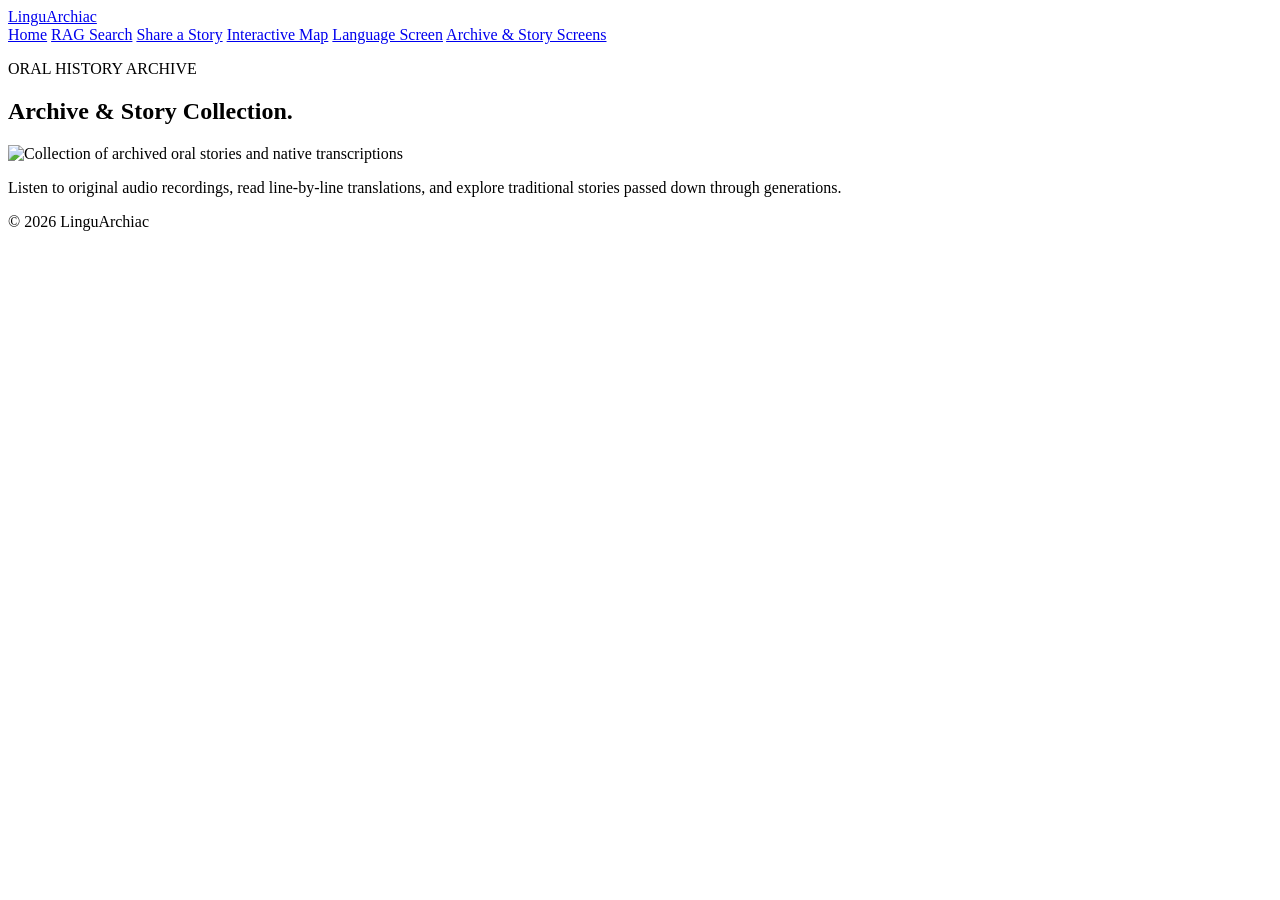
==== archive.html @ 11f7cbf4 "Create archive.html" ====
<!DOCTYPE html>
<html lang="en">
<head>
    <meta charset="UTF-8">
    <meta name="viewport" content="width=device-width, initial-scale=1.0">
    <title>Archive & Story Screens | LinguArchiac</title>
    <link rel="stylesheet" href="style.css">
</head>
<body>

    <nav class="navbar">
        <a href="index.html" class="nav-logo">LinguArchiac</a>
        <div class="nav-links">
            <a href="index.html">Home</a>
            <a href="search.html">RAG Search</a>
            <a href="share.html">Share a Story</a>
            <a href="map.html">Interactive Map</a>
            <a href="language.html">Language Screen</a>
            <a href="archive.html">Archive & Story Screens</a>
        </div>
    </nav>

    <main>
        <section class="simple-page">
            <p class="eyebrow">ORAL HISTORY ARCHIVE</p>
            <h1>Archive & Story Collection.</h1>

            <div class="large-image">
                <img src="images/archive_screen.png" alt="Collection of archived oral stories and native transcriptions">
            </div>
            
            <p>
                Listen to original audio recordings, read line-by-line translations, and explore traditional stories passed down through generations.
            </p>
        </section>
    </main>

    <footer>
        <p>© 2026 LinguArchiac</p>
    </footer>

</body>
</html>
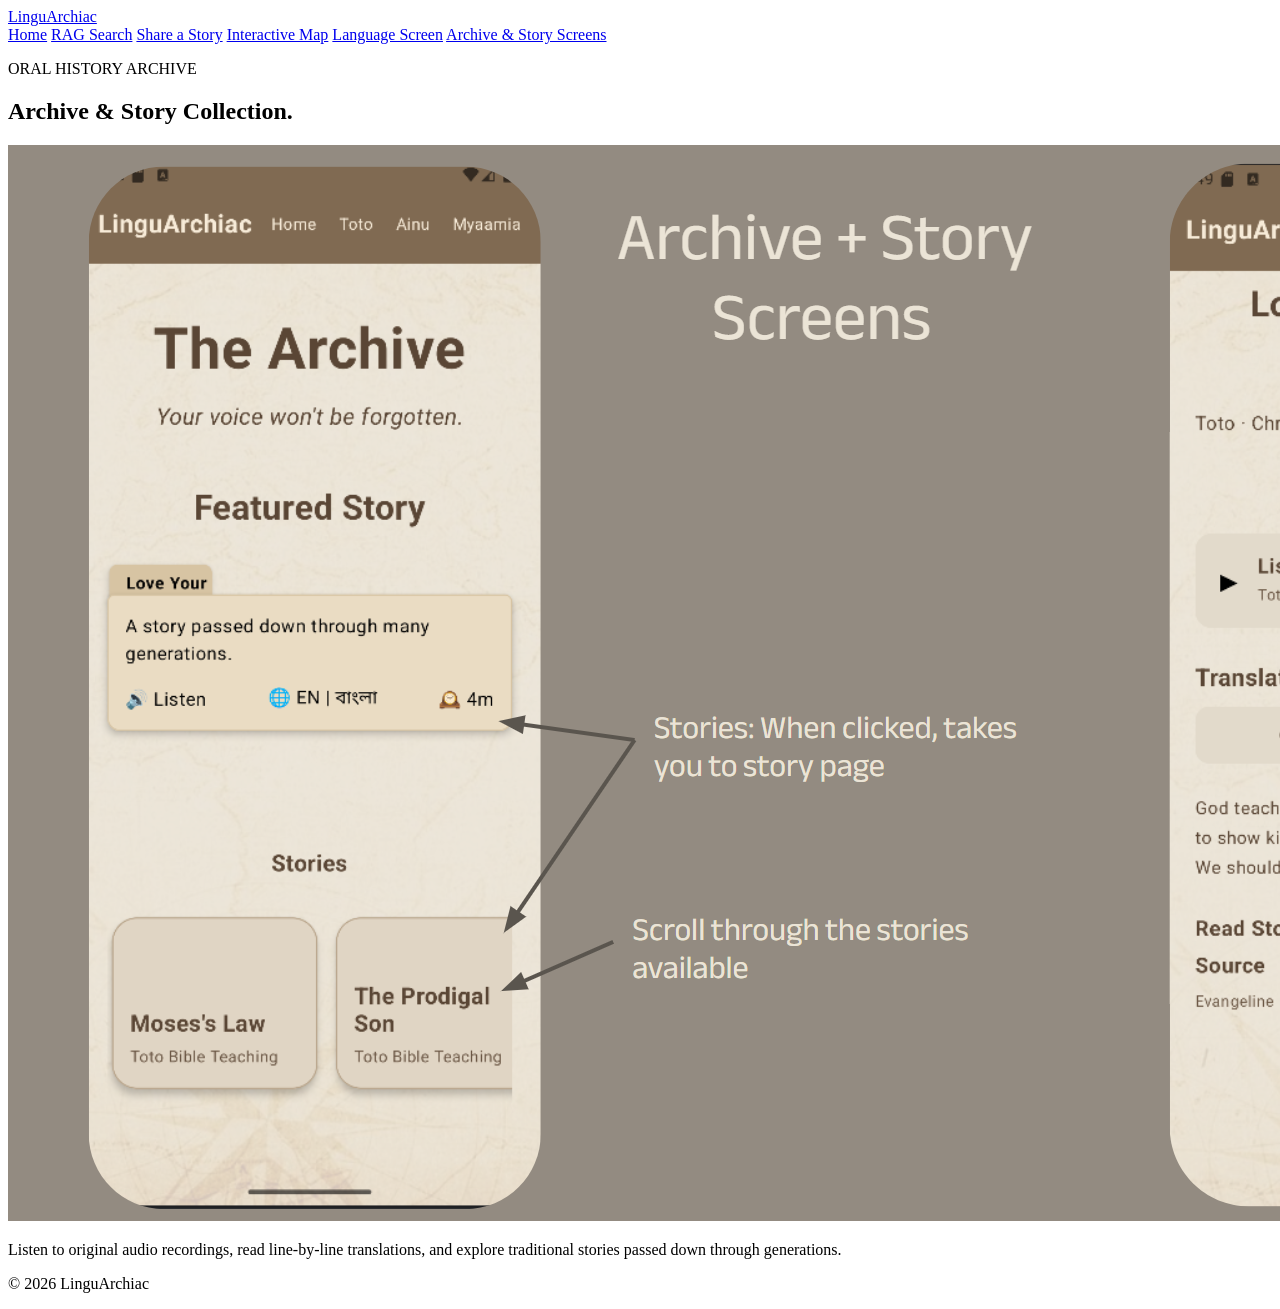
==== commit 865c1cab: "Update archive.html" ====
--- a/archive.html
+++ b/archive.html
@@ -26,7 +26,7 @@
             <h1>Archive & Story Collection.</h1>
 
             <div class="large-image">
-                <img src="images/archive_screen.png" alt="Collection of archived oral stories and native transcriptions">
+                <img src="images/archive.png">
             </div>
             
             <p>
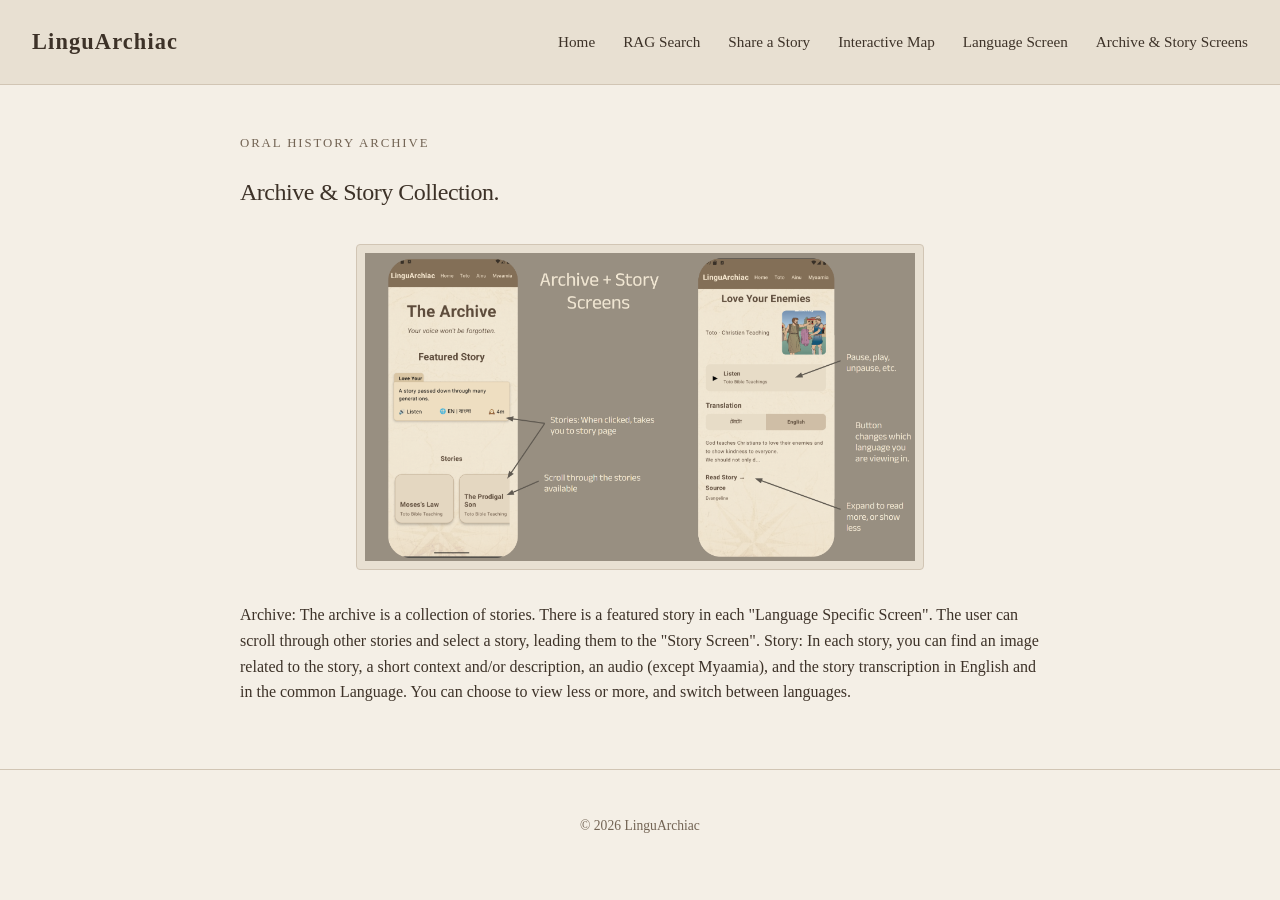
==== commit 15f36eac: "Revise archive and story descriptions in archive.html Updated the description of the archive and sto" ====
--- a/archive.html
+++ b/archive.html
@@ -30,7 +30,11 @@
             </div>
             
             <p>
-                Listen to original audio recordings, read line-by-line translations, and explore traditional stories passed down through generations.
+               Archive: The archive is a collection of stories. There is a featured story in each "Language Specific Screen". The user can scroll through other
+                stories and select a story, leading them to the "Story Screen".
+
+               Story: In each story, you can find an image related to the story, a short context and/or description, an audio (except Myaamia), and the story 
+                transcription in English and in the common Language. You can choose to view less or more, and switch between languages. 
             </p>
         </section>
     </main>
--- a/style.css
+++ b/style.css
@@ -0,0 +1,100 @@
+:root {
+    --bg-color: #f4efe6;       
+    --card-bg: #e8e0d2;        
+    --text-main: #3d3228;    
+    --text-muted: #736454;      
+    --accent: #8c4a32;        
+    --border-color: #d1c5b4; 
+}
+
+body {
+    background-color: var(--bg-color);
+    color: var(--text-main);
+    font-family: 'Georgia', 'Times New Roman', serif; 
+    margin: 0;
+    padding: 0;
+    line-height: 1.6;
+}
+
+.navbar {
+    display: flex;
+    justify-content: space-between;
+    align-items: center;
+    padding: 1.5rem 2rem;
+    background-color: var(--card-bg);
+    border-bottom: 1px solid var(--border-color);
+}
+
+.nav-logo {
+    font-size: 1.4rem;
+    font-weight: bold;
+    color: var(--text-main);
+    text-decoration: none;
+    letter-spacing: 0.05em;
+}
+
+.nav-links a {
+    color: var(--text-main);
+    text-decoration: none;
+    margin-left: 1.5rem;
+    font-size: 0.95rem;
+    transition: color 0.2s ease;
+}
+
+.nav-links a:hover {
+    color: var(--accent);
+}
+
+main {
+    max-width: 800px;
+    margin: 3rem auto;
+    padding: 0 1.5rem;
+}
+
+.simple-page, .hero, .intro, .mission {
+    margin-bottom: 3rem;
+}
+
+h1, h2 {
+    color: var(--text-main);
+    font-weight: normal;
+    letter-spacing: -0.02em;
+}
+
+.eyebrow {
+    color: var(--text-muted);
+    font-size: 0.8rem;
+    letter-spacing: 0.15em;
+    text-transform: uppercase;
+    margin-bottom: 0.5rem;
+}
+
+.large-image, .hero-image {
+    max-width: 550px;
+    margin: 2rem auto;
+    padding: 0.5rem;
+    background-color: var(--card-bg);
+    border: 1px solid var(--border-color);
+    border-radius: 4px;
+}
+
+.large-image img, .hero-image img {
+    width: 100%;
+    height: auto;
+    display: block;
+    filter: sepia(15%) contrast(95%);
+}
+
+footer {
+    text-align: center;
+    padding: 2rem;
+    font-size: 0.85rem;
+    color: var(--text-muted);
+    border-top: 1px solid var(--border-color);
+    margin-top: 4rem;
+}
+
+footer a {
+    color: var(--accent);
+    text-decoration: none;
+}
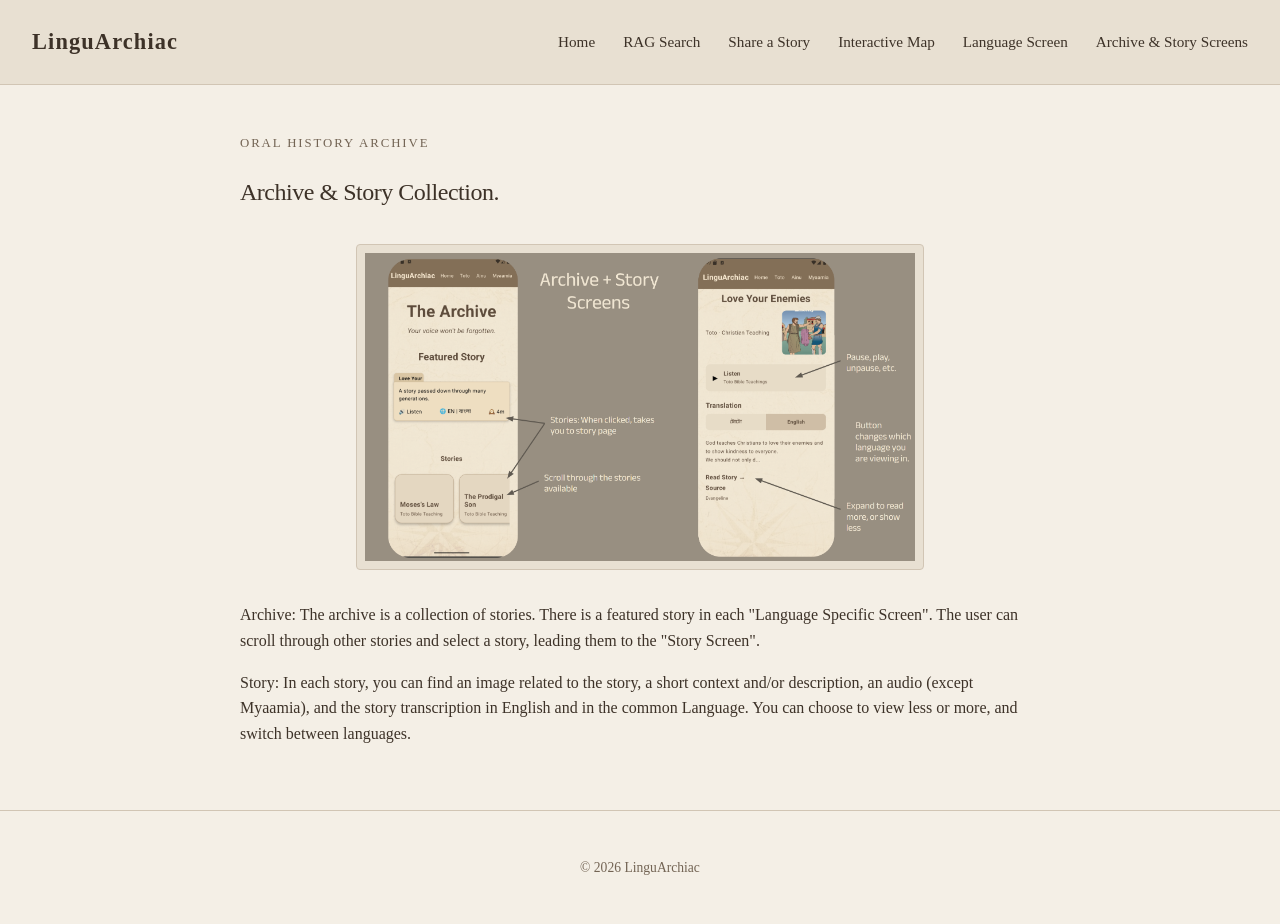
==== commit b64d7c42: "Fix duplicate story description in archive.html Removed duplicate story description in archive.html." ====
--- a/archive.html
+++ b/archive.html
@@ -33,7 +33,9 @@
                Archive: The archive is a collection of stories. There is a featured story in each "Language Specific Screen". The user can scroll through other
                 stories and select a story, leading them to the "Story Screen".
 
-               Story: In each story, you can find an image related to the story, a short context and/or description, an audio (except Myaamia), and the story 
+            </p>
+            <p>
+                  Story: In each story, you can find an image related to the story, a short context and/or description, an audio (except Myaamia), and the story 
                 transcription in English and in the common Language. You can choose to view less or more, and switch between languages. 
             </p>
         </section>
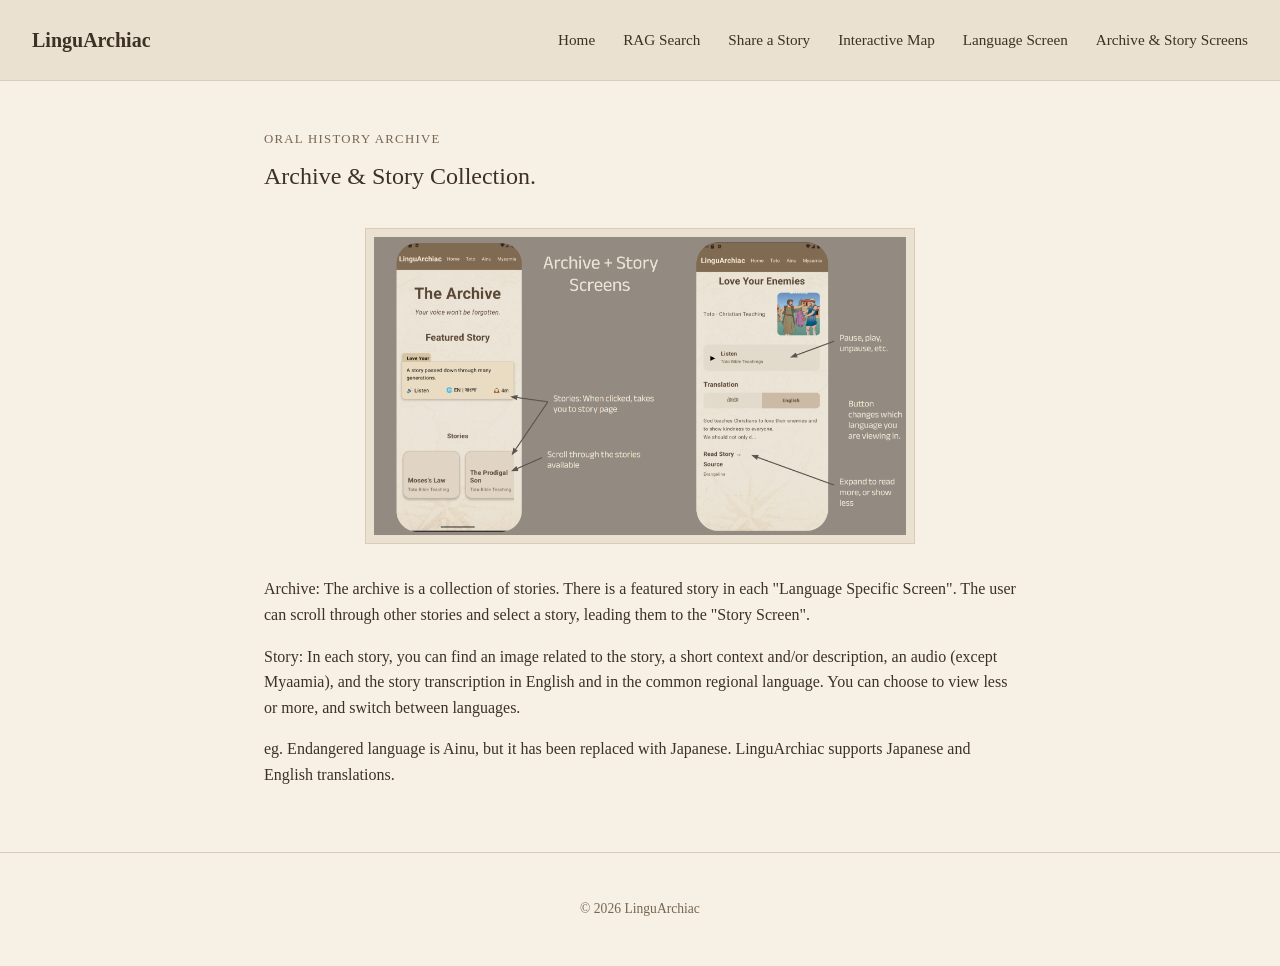
==== commit 8d461372: "Revise story transcription details and add language example Updated transcription description and ad" ====
--- a/archive.html
+++ b/archive.html
@@ -36,7 +36,10 @@
             </p>
             <p>
                   Story: In each story, you can find an image related to the story, a short context and/or description, an audio (except Myaamia), and the story 
-                transcription in English and in the common Language. You can choose to view less or more, and switch between languages. 
+                transcription in English and in the common regional language. You can choose to view less or more, and switch between languages. 
+            </p>
+            <p>
+                eg. Endangered language is Ainu, but it has been replaced with Japanese. LinguArchiac supports Japanese and English translations. 
             </p>
         </section>
     </main>
--- a/style.css
+++ b/style.css
@@ -1,16 +1,20 @@
 :root {
-    --bg-color: #f4efe6;       
-    --card-bg: #e8e0d2;        
-    --text-main: #3d3228;    
-    --text-muted: #736454;      
-    --accent: #8c4a32;        
-    --border-color: #d1c5b4; 
+    --bg-color: #f7f1e5;        
+    --card-bg: #eae1d0;        
+    --text-main: #3d3126;    
+    --text-muted: #786652;    
+    --accent: #934c31;        
+    --border-color: #d8cbba;
+}
+
+*, *::before, *::after {
+    box-sizing: border-box;
 }
 
 body {
     background-color: var(--bg-color);
     color: var(--text-main);
-    font-family: 'Georgia', 'Times New Roman', serif; 
+    font-family: 'Georgia', 'Times New Roman', serif;
     margin: 0;
     padding: 0;
     line-height: 1.6;
@@ -26,11 +30,10 @@
 }
 
 .nav-logo {
-    font-size: 1.4rem;
+    font-size: 1.25rem;
     font-weight: bold;
     color: var(--text-main);
     text-decoration: none;
-    letter-spacing: 0.05em;
 }
 
 .nav-links a {
@@ -38,7 +41,7 @@
     text-decoration: none;
     margin-left: 1.5rem;
     font-size: 0.95rem;
-    transition: color 0.2s ease;
+    transition: color 0.15s ease;
 }
 
 .nav-links a:hover {
@@ -51,20 +54,20 @@
     padding: 0 1.5rem;
 }
 
-.simple-page, .hero, .intro, .mission {
+section {
     margin-bottom: 3rem;
 }
 
 h1, h2 {
     color: var(--text-main);
     font-weight: normal;
-    letter-spacing: -0.02em;
+    margin-top: 0;
 }
 
 .eyebrow {
     color: var(--text-muted);
     font-size: 0.8rem;
-    letter-spacing: 0.15em;
+    letter-spacing: 0.1em;
     text-transform: uppercase;
     margin-bottom: 0.5rem;
 }
@@ -75,14 +78,12 @@
     padding: 0.5rem;
     background-color: var(--card-bg);
     border: 1px solid var(--border-color);
-    border-radius: 4px;
 }
 
 .large-image img, .hero-image img {
     width: 100%;
     height: auto;
     display: block;
-    filter: sepia(15%) contrast(95%);
 }
 
 footer {
